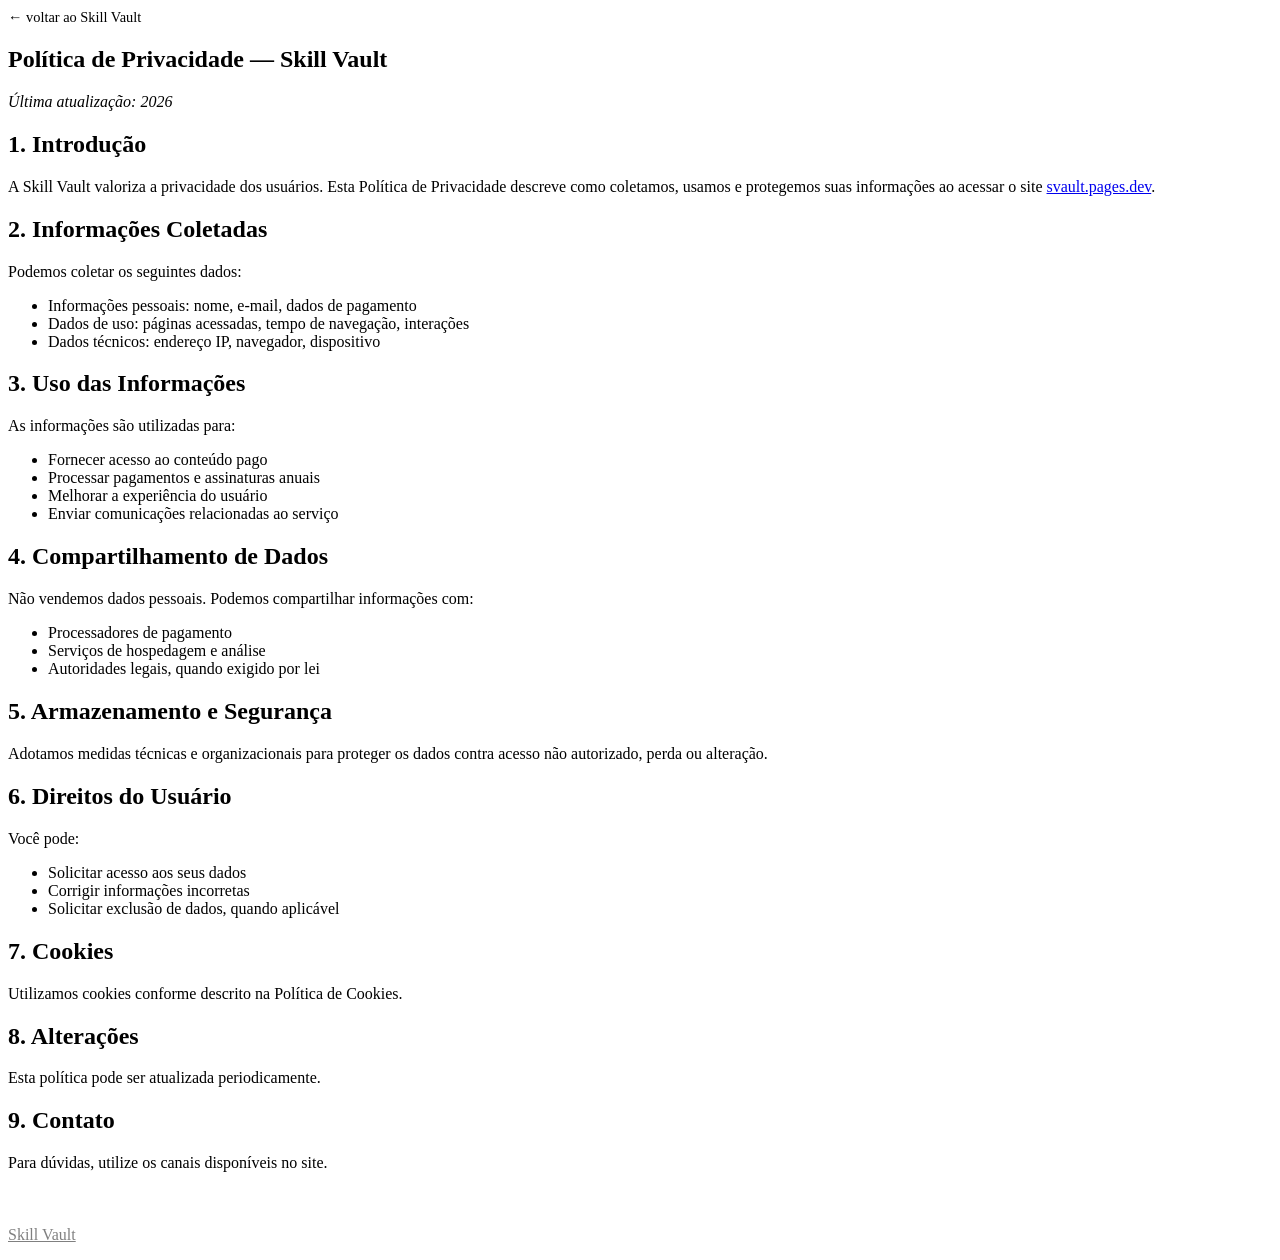
==== src/pages/privacidade-termos.html @ 4cda7ef9 "quad_v" ====
<!DOCTYPE html>
<html lang="pt-BR">

<head>
     <link rel="icon" href="lock.png" type="image/png">
     <meta charset="UTF-8">
     <title>Privacidade & Termos — Skill Vault</title>
     <meta name="viewport" content="width=device-width, initial-scale=1.0">
     <meta name="robots" content="noindex">

     <link rel="stylesheet" href="style.css">
</head>

<body>

     <div class="card">

          <a href="./index.html" style="color: var(--accent); text-decoration: none; font-size: 0.9rem;">&larr; voltar
               ao Skill Vault</a>

          <article class="md-body" style="margin-top: 20px;">

               <h1>Política de Privacidade — Skill Vault</h1>
               <p><em>Última atualização: 2026</em></p>

               <h2>1. Introdução</h2>
               <p>A Skill Vault valoriza a privacidade dos usuários. Esta Política de Privacidade descreve como
                    coletamos, usamos e protegemos suas informações ao acessar o site
                    <a href="https://svault.pages.dev" target="_blank" rel="noopener">svault.pages.dev</a>.
               </p>

               <h2>2. Informações Coletadas</h2>
               <p>Podemos coletar os seguintes dados:</p>
               <ul>
                    <li>Informações pessoais: nome, e-mail, dados de pagamento</li>
                    <li>Dados de uso: páginas acessadas, tempo de navegação, interações</li>
                    <li>Dados técnicos: endereço IP, navegador, dispositivo</li>
               </ul>

               <h2>3. Uso das Informações</h2>
               <p>As informações são utilizadas para:</p>
               <ul>
                    <li>Fornecer acesso ao conteúdo pago</li>
                    <li>Processar pagamentos e assinaturas anuais</li>
                    <li>Melhorar a experiência do usuário</li>
                    <li>Enviar comunicações relacionadas ao serviço</li>
               </ul>

               <h2>4. Compartilhamento de Dados</h2>
               <p>Não vendemos dados pessoais. Podemos compartilhar informações com:</p>
               <ul>
                    <li>Processadores de pagamento</li>
                    <li>Serviços de hospedagem e análise</li>
                    <li>Autoridades legais, quando exigido por lei</li>
               </ul>

               <h2>5. Armazenamento e Segurança</h2>
               <p>Adotamos medidas técnicas e organizacionais para proteger os dados contra acesso não autorizado,
                    perda ou alteração.</p>

               <h2>6. Direitos do Usuário</h2>
               <p>Você pode:</p>
               <ul>
                    <li>Solicitar acesso aos seus dados</li>
                    <li>Corrigir informações incorretas</li>
                    <li>Solicitar exclusão de dados, quando aplicável</li>
               </ul>

               <h2>7. Cookies</h2>
               <p>Utilizamos cookies conforme descrito na Política de Cookies.</p>

               <h2>8. Alterações</h2>
               <p>Esta política pode ser atualizada periodicamente.</p>

               <h2>9. Contato</h2>
               <p>Para dúvidas, utilize os canais disponíveis no site.</p>

          </article>

          <div class="footer">
               <p style="padding-top: 3%;">
                    <a style="color: gray;" href="./index.html">Skill Vault</a>
               </p>
          </div>

     </div>

</body>

</html>
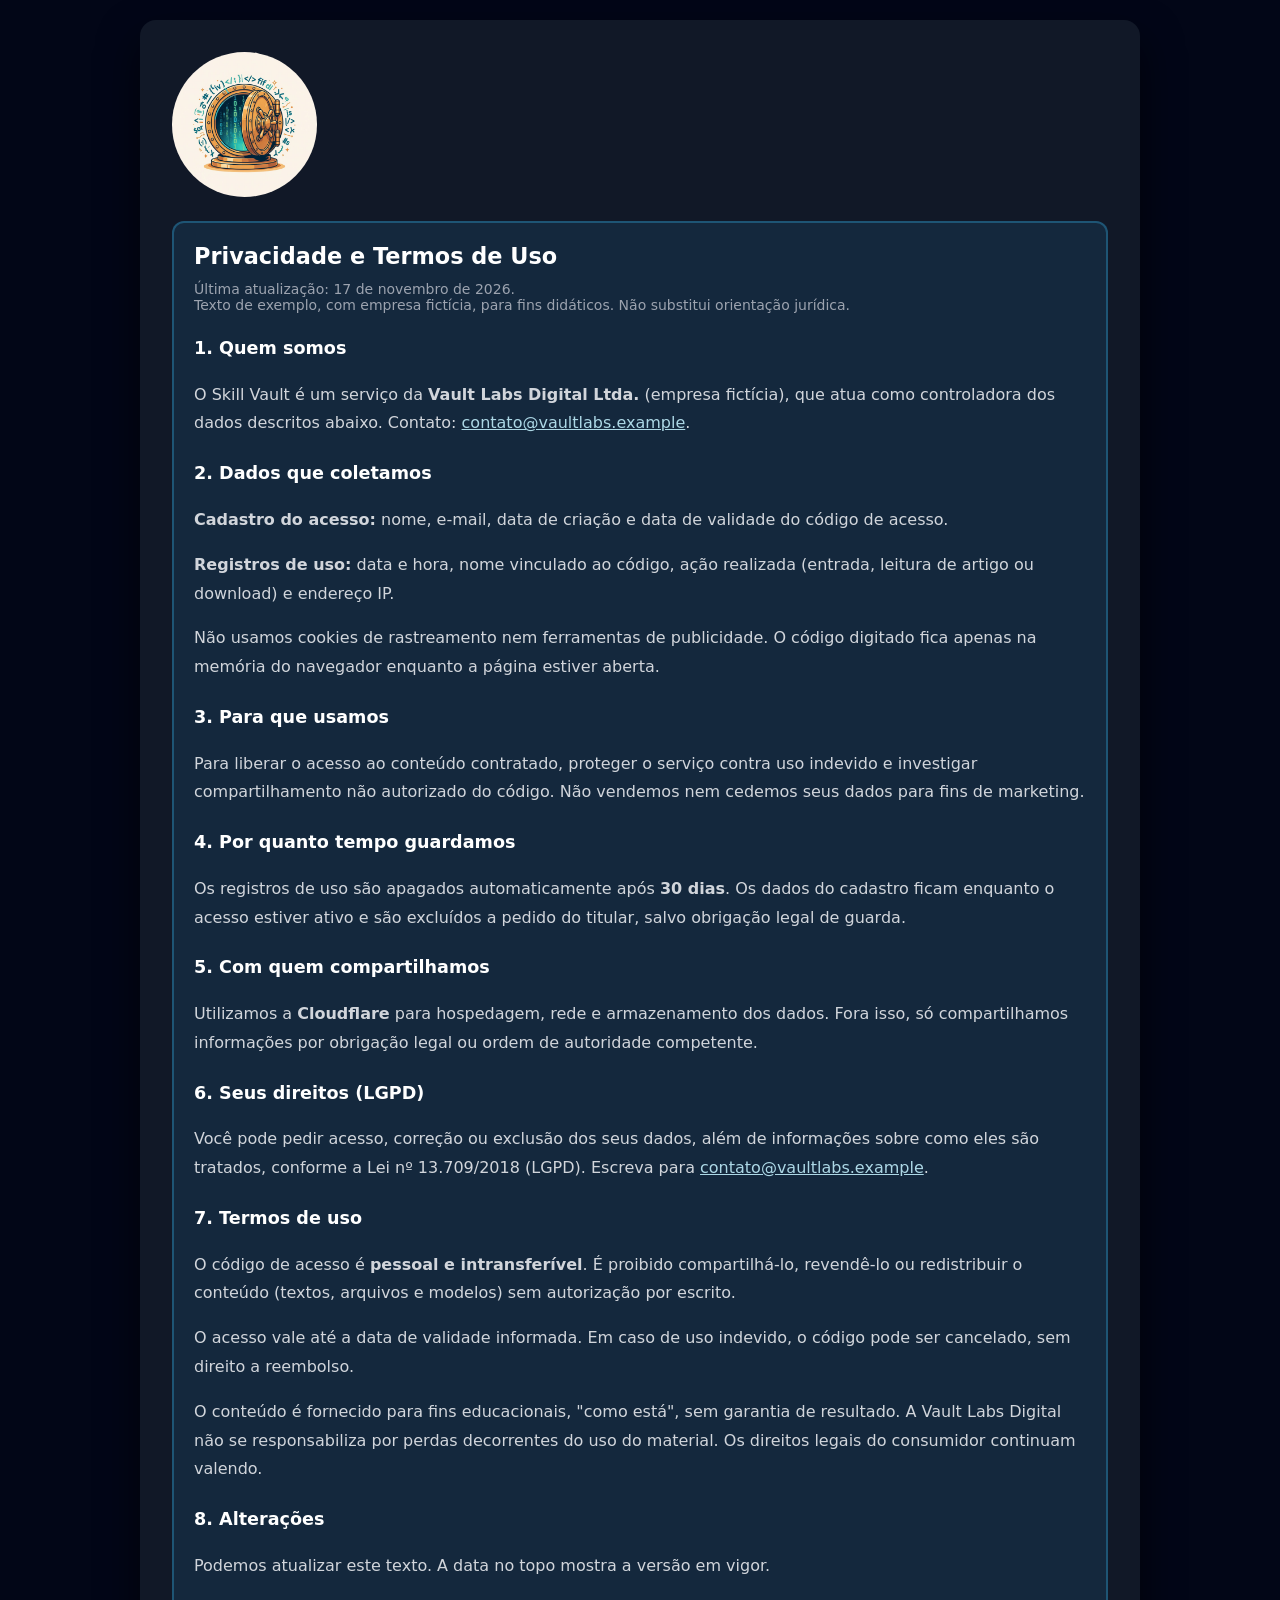
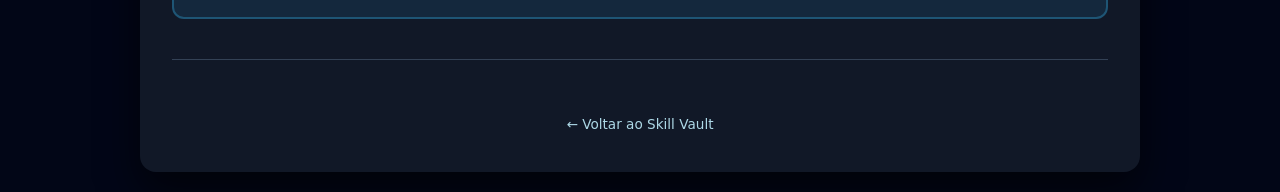
==== commit 5e9bad81: "quad_v" ====
--- a/src/pages/privacidade-termos.html
+++ b/src/pages/privacidade-termos.html
@@ -2,84 +2,126 @@
 <html lang="pt-BR">
 
 <head>
-     <link rel="icon" href="lock.png" type="image/png">
      <meta charset="UTF-8">
-     <title>Privacidade & Termos — Skill Vault</title>
      <meta name="viewport" content="width=device-width, initial-scale=1.0">
-     <meta name="robots" content="noindex">
+     <title>Privacidade e Termos — Skill Vault</title>
+     <meta name="description" content="Política de privacidade e termos de uso do Skill Vault.">
 
-     <link rel="stylesheet" href="style.css">
+     <link rel="icon" href="/src/assets/lock.png" type="image/png">
+     <link rel="stylesheet" href="/src/styles/style.css">
 </head>
 
 <body>
 
      <div class="card">
 
-          <a href="./index.html" style="color: var(--accent); text-decoration: none; font-size: 0.9rem;">&larr; voltar
-               ao Skill Vault</a>
+          <!-- Logo: leva de volta para a página inicial -->
+          <h1>
+               <a href="/">
+                    <img src="/src/assets/solid.jpg" alt="Skill Vault — voltar ao início"
+                         style="vertical-align: middle; border-radius: 50%; width: 145px; height: 145px;">
+               </a>
+          </h1>
 
-          <article class="md-body" style="margin-top: 20px;">
+          <div
+               style="margin: 24px 0; padding: 20px; background: rgba(56, 189, 248, 0.1); border-radius: 12px; border: 2px solid rgba(56, 189, 248, 0.3); text-align: left;">
 
-               <h1>Política de Privacidade — Skill Vault</h1>
-               <p><em>Última atualização: 2026</em></p>
+               <h2 style="margin: 0 0 12px 0; color: white; font-size: 1.4rem;">Privacidade e Termos de Uso</h2>
 
-               <h2>1. Introdução</h2>
-               <p>A Skill Vault valoriza a privacidade dos usuários. Esta Política de Privacidade descreve como
-                    coletamos, usamos e protegemos suas informações ao acessar o site
-                    <a href="https://svault.pages.dev" target="_blank" rel="noopener">svault.pages.dev</a>.
+               <p style="font-size: 14px; color: #9ca3af; margin: 0 0 16px 0;">
+                    Última atualização: 17 de novembro de 2026.<br>
+                    Texto de exemplo, com empresa fictícia, para fins didáticos. Não substitui orientação jurídica.
                </p>
 
-               <h2>2. Informações Coletadas</h2>
-               <p>Podemos coletar os seguintes dados:</p>
-               <ul>
-                    <li>Informações pessoais: nome, e-mail, dados de pagamento</li>
-                    <li>Dados de uso: páginas acessadas, tempo de navegação, interações</li>
-                    <li>Dados técnicos: endereço IP, navegador, dispositivo</li>
-               </ul>
+               <div style="font-size: 16px; line-height: 1.8; color: #d1d5db;">
 
-               <h2>3. Uso das Informações</h2>
-               <p>As informações são utilizadas para:</p>
-               <ul>
-                    <li>Fornecer acesso ao conteúdo pago</li>
-                    <li>Processar pagamentos e assinaturas anuais</li>
-                    <li>Melhorar a experiência do usuário</li>
-                    <li>Enviar comunicações relacionadas ao serviço</li>
-               </ul>
+                    <h3 style="color: white; margin: 20px 0 6px 0; font-size: 1.1rem;">1. Quem somos</h3>
+                    <p>
+                         O Skill Vault é um serviço da <strong>Vault Labs Digital Ltda.</strong> (empresa fictícia), que
+                         atua como
+                         controladora dos dados descritos abaixo. Contato:
+                         <a style="color: lightblue;"
+                              href="mailto:contato@vaultlabs.example">contato@vaultlabs.example</a>.
+                    </p>
 
-               <h2>4. Compartilhamento de Dados</h2>
-               <p>Não vendemos dados pessoais. Podemos compartilhar informações com:</p>
-               <ul>
-                    <li>Processadores de pagamento</li>
-                    <li>Serviços de hospedagem e análise</li>
-                    <li>Autoridades legais, quando exigido por lei</li>
-               </ul>
+                    <h3 style="color: white; margin: 20px 0 6px 0; font-size: 1.1rem;">2. Dados que coletamos</h3>
+                    <p>
+                         <strong>Cadastro do acesso:</strong> nome, e-mail, data de criação e data de validade do código
+                         de acesso.
+                    </p>
+                    <p>
+                         <strong>Registros de uso:</strong> data e hora, nome vinculado ao código, ação realizada
+                         (entrada, leitura de
+                         artigo ou download) e endereço IP.
+                    </p>
+                    <p>
+                         Não usamos cookies de rastreamento nem ferramentas de publicidade. O código digitado fica
+                         apenas na memória
+                         do navegador enquanto a página estiver aberta.
+                    </p>
 
-               <h2>5. Armazenamento e Segurança</h2>
-               <p>Adotamos medidas técnicas e organizacionais para proteger os dados contra acesso não autorizado,
-                    perda ou alteração.</p>
+                    <h3 style="color: white; margin: 20px 0 6px 0; font-size: 1.1rem;">3. Para que usamos</h3>
+                    <p>
+                         Para liberar o acesso ao conteúdo contratado, proteger o serviço contra uso indevido e
+                         investigar
+                         compartilhamento não autorizado do código. Não vendemos nem cedemos seus dados para fins de
+                         marketing.
+                    </p>
 
-               <h2>6. Direitos do Usuário</h2>
-               <p>Você pode:</p>
-               <ul>
-                    <li>Solicitar acesso aos seus dados</li>
-                    <li>Corrigir informações incorretas</li>
-                    <li>Solicitar exclusão de dados, quando aplicável</li>
-               </ul>
+                    <h3 style="color: white; margin: 20px 0 6px 0; font-size: 1.1rem;">4. Por quanto tempo guardamos
+                    </h3>
+                    <p>
+                         Os registros de uso são apagados automaticamente após <strong>30 dias</strong>. Os dados do
+                         cadastro ficam
+                         enquanto o acesso estiver ativo e são excluídos a pedido do titular, salvo obrigação legal de
+                         guarda.
+                    </p>
 
-               <h2>7. Cookies</h2>
-               <p>Utilizamos cookies conforme descrito na Política de Cookies.</p>
+                    <h3 style="color: white; margin: 20px 0 6px 0; font-size: 1.1rem;">5. Com quem compartilhamos</h3>
+                    <p>
+                         Utilizamos a <strong>Cloudflare</strong> para hospedagem, rede e armazenamento dos dados. Fora
+                         isso, só
+                         compartilhamos informações por obrigação legal ou ordem de autoridade competente.
+                    </p>
 
-               <h2>8. Alterações</h2>
-               <p>Esta política pode ser atualizada periodicamente.</p>
+                    <h3 style="color: white; margin: 20px 0 6px 0; font-size: 1.1rem;">6. Seus direitos (LGPD)</h3>
+                    <p>
+                         Você pode pedir acesso, correção ou exclusão dos seus dados, além de informações sobre como
+                         eles são tratados,
+                         conforme a Lei nº 13.709/2018 (LGPD). Escreva para
+                         <a style="color: lightblue;"
+                              href="mailto:contato@vaultlabs.example">contato@vaultlabs.example</a>.
+                    </p>
 
-               <h2>9. Contato</h2>
-               <p>Para dúvidas, utilize os canais disponíveis no site.</p>
+                    <h3 style="color: white; margin: 20px 0 6px 0; font-size: 1.1rem;">7. Termos de uso</h3>
+                    <p>
+                         O código de acesso é <strong>pessoal e intransferível</strong>. É proibido compartilhá-lo,
+                         revendê-lo ou
+                         redistribuir o conteúdo (textos, arquivos e modelos) sem autorização por escrito.
+                    </p>
+                    <p>
+                         O acesso vale até a data de validade informada. Em caso de uso indevido, o código pode ser
+                         cancelado, sem
+                         direito a reembolso.
+                    </p>
+                    <p>
+                         O conteúdo é fornecido para fins educacionais, "como está", sem garantia de resultado. A Vault
+                         Labs Digital
+                         não se responsabiliza por perdas decorrentes do uso do material. Os direitos legais do
+                         consumidor continuam
+                         valendo.
+                    </p>
 
-          </article>
+                    <h3 style="color: white; margin: 20px 0 6px 0; font-size: 1.1rem;">8. Alterações</h3>
+                    <p>
+                         Podemos atualizar este texto. A data no topo mostra a versão em vigor.
+                    </p>
+               </div>
+          </div>
 
           <div class="footer">
                <p style="padding-top: 3%;">
-                    <a style="color: gray;" href="./index.html">Skill Vault</a>
+                    <a style="color: lightblue;" href="/">← Voltar ao Skill Vault</a>
                </p>
           </div>
 
--- a/src/styles/style.css
+++ b/src/styles/style.css
@@ -0,0 +1,624 @@
+/* ============================================
+   SKILL VAULT - MAIN CSS
+   Layout + Componentes + Markdown (unificado)
+   ============================================ */
+
+/* ============================================
+   1. RESET GLOBAL
+   ============================================ */
+
+* {
+     box-sizing: border-box;
+}
+
+/* ============================================
+   2. VARIÁVEIS CSS
+   ============================================ */
+
+:root {
+     --bg: #0f172a;
+     --card: #111827;
+     --text: #e5e7eb;
+     --muted: #9ca3af;
+     --accent: #38bdf8;
+     --success: #22c55e;
+     --danger: #ef4444;
+     --gradient-start: #1e293b;
+     --gradient-end: #334155;
+     --font-sans: system-ui, -apple-system, BlinkMacSystemFont, "Segoe UI", Roboto, "Helvetica Neue", Arial, sans-serif;
+     --font-mono: ui-monospace, "SF Mono", "Cascadia Mono", "Segoe UI Mono", "Roboto Mono", Menlo, Consolas, monospace;
+}
+
+/* ============================================
+   3. BASE - BODY
+   ============================================ */
+
+body {
+     margin: 0;
+     font-family: var(--font-sans);
+     background: linear-gradient(135deg, #020617, #020617);
+     color: var(--text);
+     min-height: 100vh;
+     display: flex;
+     align-items: center;
+     justify-content: center;
+     padding: 20px;
+}
+
+/* ============================================
+   4. ESTRUTURA - LAYOUT CONTAINERS
+   ============================================ */
+
+.card {
+     width: 100%;
+     max-width: 1000px;
+     background: var(--card);
+     border-radius: 16px;
+     padding: 32px;
+     box-shadow: 0 20px 40px rgba(0, 0, 0, .6);
+     transition: max-width 0.2s ease;
+}
+
+/* Quando a wiki está visível, o cartão pode se expandir para caber a sidebar */
+.card:has(#curso[style*="display: block"]) {
+     max-width: 1200px;
+}
+
+.content {
+     display: none;
+}
+
+/* ============================================
+   5. ANIMAÇÕES
+   ============================================ */
+
+@keyframes fadeIn {
+     from {
+          opacity: 0;
+          transform: translateY(10px);
+     }
+
+     to {
+          opacity: 1;
+          transform: translateY(0);
+     }
+}
+
+@keyframes pulse {
+
+     0%,
+     100% {
+          opacity: 0.6;
+     }
+
+     50% {
+          opacity: 1;
+     }
+}
+
+/* ============================================
+   6. TIPOGRAFIA - TÍTULOS
+   ============================================ */
+
+.card>h1,
+#login>h1,
+#curso>h1 {
+     margin-top: 0;
+     font-size: 2rem;
+     margin-bottom: 8px;
+     background: linear-gradient(135deg, var(--accent), #06b6d4);
+     -webkit-background-clip: text;
+     -webkit-text-fill-color: transparent;
+     background-clip: text;
+}
+
+.subtitle {
+     color: var(--muted);
+     margin-bottom: 24px;
+     line-height: 1.6;
+}
+
+/* ============================================
+   7. FORMULÁRIOS - INPUTS
+   ============================================ */
+
+input {
+     width: 100%;
+     padding: 14px;
+     border-radius: 10px;
+     border: 2px solid #334155;
+     outline: none;
+     font-size: 1rem;
+     font-family: var(--font-sans);
+     margin-bottom: 12px;
+     background: #1e293b;
+     color: var(--text);
+     transition: border-color 0.3s ease;
+}
+
+input:focus {
+     border-color: var(--accent);
+}
+
+/* ============================================
+   8. BOTÕES
+   ============================================ */
+
+button {
+     width: 100%;
+     padding: 14px;
+     border-radius: 10px;
+     border: none;
+     background: linear-gradient(135deg, var(--accent), #06b6d4);
+     color: #020617;
+     font-size: 1rem;
+     font-family: var(--font-sans);
+     font-weight: bold;
+     cursor: pointer;
+     transition: all 0.3s ease;
+}
+
+button:hover {
+     transform: translateY(-2px);
+     box-shadow: 0 10px 25px rgba(56, 189, 248, 0.3);
+}
+
+button:active {
+     transform: translateY(0);
+}
+
+button:disabled {
+     opacity: 0.6;
+     cursor: not-allowed;
+     transform: none;
+}
+
+/* ============================================
+   9. MENSAGENS E ESTADOS
+   ============================================ */
+
+.error {
+     color: var(--danger);
+     margin-top: 12px;
+     display: none;
+     padding: 12px;
+     background: rgba(239, 68, 68, 0.1);
+     border-radius: 8px;
+     border-left: 4px solid var(--danger);
+}
+
+.success {
+     color: var(--success);
+}
+
+.loading {
+     text-align: center;
+     padding: 60px 20px;
+     color: var(--muted);
+     font-size: 1.1rem;
+     animation: pulse 1.5s ease-in-out infinite;
+}
+
+.empty-state {
+     color: var(--muted);
+     font-size: 0.95rem;
+     text-align: center;
+     padding: 24px 0;
+     margin: 0;
+}
+
+/* ============================================
+   10. FOOTER
+   ============================================ */
+
+.footer {
+     margin-top: 40px;
+     font-size: .85rem;
+     color: var(--muted);
+     text-align: center;
+     padding-top: 20px;
+     border-top: 1px solid #334155;
+}
+
+.footer p {
+     margin: 8px 0;
+}
+
+.footer a {
+     color: var(--accent);
+     text-decoration: none;
+     transition: color 0.2s;
+}
+
+.footer a:hover {
+     color: #06b6d4;
+}
+
+/* ============================================
+   11. MARKDOWN ARTICLE (conteúdo renderizado)
+   ============================================ */
+
+.md-body {
+     color: var(--text);
+     font-size: 1.05rem;
+     line-height: 1.8;
+     max-width: 700px;
+     animation: fadeIn 0.3s ease-in-out;
+}
+
+.md-body p {
+     margin: 0 0 1.2em;
+}
+
+.md-body ul,
+.md-body ol {
+     margin: 0 0 1.2em;
+     padding-left: 1.4em;
+}
+
+.md-body li {
+     margin-bottom: 0.4em;
+}
+
+.md-body h1,
+.md-body h2,
+.md-body h3 {
+     line-height: 1.3;
+     margin-top: 1.7em;
+     margin-bottom: 0.6em;
+     background: linear-gradient(135deg, var(--accent), #06b6d4);
+     -webkit-background-clip: text;
+     -webkit-text-fill-color: transparent;
+     background-clip: text;
+}
+
+.md-body h1:first-child,
+.md-body h2:first-child,
+.md-body h3:first-child {
+     margin-top: 0;
+}
+
+.md-body a {
+     color: var(--accent);
+     text-decoration: underline;
+}
+
+.md-body a:hover {
+     color: #06b6d4;
+}
+
+.md-body code {
+     background: #1e293b;
+     border: 1px solid #334155;
+     border-radius: 4px;
+     padding: 2px 6px;
+     font-size: 0.9em;
+     font-family: var(--font-mono);
+     color: #7dd3fc;
+}
+
+.md-body pre {
+     background: #1e293b;
+     border: 1px solid #334155;
+     border-radius: 10px;
+     padding: 20px;
+     overflow-x: auto;
+}
+
+.md-body pre code {
+     background: none;
+     border: none;
+     padding: 0;
+     font-size: 0.88em;
+     font-family: var(--font-mono);
+     color: #e2e8f0;
+}
+
+.md-body blockquote {
+     border-left: 4px solid var(--accent);
+     margin-left: 0;
+     padding-left: 16px;
+     color: var(--muted);
+}
+
+.md-body hr {
+     border: none;
+     border-top: 1px solid #334155;
+     margin: 32px 0;
+}
+
+.md-body table {
+     width: 100%;
+     border-collapse: collapse;
+}
+
+.md-body th,
+.md-body td {
+     border: 1px solid #334155;
+     padding: 10px 14px;
+     text-align: left;
+}
+
+.md-body th {
+     background: #1e293b;
+     color: var(--accent);
+}
+
+/* ============================================
+   12. WIKI — TOPBAR
+   ============================================ */
+
+.wiki-topbar {
+     display: flex;
+     align-items: center;
+     gap: 16px;
+     margin-bottom: 24px;
+}
+
+.wiki-logo {
+     width: 56px;
+     height: 56px;
+     border-radius: 50%;
+     flex-shrink: 0;
+}
+
+.wiki-topbar .subtitle {
+     margin-bottom: 0;
+}
+
+/* ============================================
+   13. WIKI — LAYOUT (sidebar + artigo)
+   ============================================ */
+
+.wiki-layout {
+     display: grid;
+     grid-template-columns: 260px 1fr;
+     gap: 28px;
+     align-items: start;
+}
+
+.wiki-sidebar {
+     background: linear-gradient(135deg, var(--gradient-start), var(--gradient-end));
+     border: 2px solid #334155;
+     border-radius: 12px;
+     padding: 16px 12px;
+     max-height: 70vh;
+     overflow-y: auto;
+     position: sticky;
+     top: 20px;
+}
+
+.wiki-categoria {
+     margin-bottom: 18px;
+}
+
+.wiki-categoria:last-child {
+     margin-bottom: 0;
+}
+
+.wiki-categoria-titulo {
+     display: flex;
+     align-items: center;
+     gap: 8px;
+     font-size: 0.78rem;
+     font-weight: 700;
+     letter-spacing: 0.06em;
+     text-transform: uppercase;
+     color: var(--muted);
+     padding: 6px 10px;
+}
+
+.wiki-folder-icon {
+     font-size: 0.9rem;
+}
+
+.wiki-lista {
+     list-style: none;
+     margin: 0;
+     padding: 0;
+     display: flex;
+     flex-direction: column;
+     gap: 2px;
+}
+
+.wiki-item {
+     width: 100%;
+     display: flex;
+     align-items: center;
+     gap: 10px;
+     text-align: left;
+     background: transparent;
+     border: none;
+     border-radius: 8px;
+     padding: 10px 12px;
+     color: var(--text);
+     font-size: 0.92rem;
+     font-family: var(--font-sans);
+     font-weight: 500;
+     cursor: pointer;
+     transition: background 0.2s ease, color 0.2s ease;
+}
+
+.wiki-item:hover {
+     background: rgba(56, 189, 248, 0.12);
+     transform: none;
+     box-shadow: none;
+}
+
+.wiki-item.active {
+     background: var(--accent);
+     color: #020617;
+     font-weight: 700;
+}
+
+.wiki-item-icon {
+     font-size: 0.9rem;
+     flex-shrink: 0;
+}
+
+.wiki-item-label {
+     overflow: hidden;
+     text-overflow: ellipsis;
+     white-space: nowrap;
+}
+
+.wiki-article {
+     min-height: 300px;
+}
+
+.wiki-placeholder {
+     color: var(--muted);
+     text-align: center;
+     padding: 80px 20px;
+     border: 2px dashed #334155;
+     border-radius: 12px;
+     font-size: 0.95rem;
+}
+
+/* ============================================
+   13.1 WIKI — SEÇÃO DE DOWNLOADS (zip/pdf/epub)
+   ============================================ */
+
+.downloads-section {
+     margin-top: 32px;
+     padding-top: 24px;
+     border-top: 1px solid #334155;
+}
+
+.downloads-lista {
+     display: grid;
+     grid-template-columns: repeat(auto-fill, minmax(220px, 1fr));
+     gap: 8px;
+}
+
+.download-item {
+     text-decoration: none;
+     border: 1px solid #334155;
+}
+
+.download-item:hover {
+     border-color: var(--accent);
+}
+
+/* ============================================
+   SKILL VAULT - MEDIA QUERIES
+   ============================================ */
+
+/* ============================================
+   13.1 RESPONSIVIDADE - DESKTOP GRANDE (1200px+)
+   Aumenta um pouco a coluna de leitura sem esticar
+   demais a linha de texto.
+   ============================================ */
+
+@media (min-width: 1200px) {
+
+     .wiki-layout {
+          grid-template-columns: 280px 1fr;
+          gap: 40px;
+     }
+
+     .md-body {
+          max-width: 740px;
+          font-size: 1.08rem;
+     }
+}
+
+/* ============================================
+   13.2 RESPONSIVIDADE - TABLET GRANDE / DESKTOP PEQUENO (900px–1199px)
+   Faixa intermediária: a sidebar de 260px fica um pouco
+   apertada perto do texto nessa largura, então reduz e
+   ganha um pouco mais de gap.
+   ============================================ */
+
+@media (min-width: 900px) and (max-width: 1199px) {
+
+     .wiki-layout {
+          grid-template-columns: 230px 1fr;
+          gap: 24px;
+     }
+
+     .md-body {
+          max-width: 660px;
+     }
+}
+
+/* ============================================
+   14. RESPONSIVIDADE - TABLET (768px)
+   ============================================ */
+
+@media (max-width: 768px) {
+
+     body {
+          padding: 16px;
+          align-items: flex-start;
+          padding-top: 32px;
+     }
+
+     .card {
+          padding: 24px;
+     }
+
+     .card>h1,
+     #login>h1,
+     #curso>h1 {
+          font-size: 1.6rem;
+     }
+
+     .subtitle {
+          font-size: 0.95rem;
+     }
+
+     .wiki-layout {
+          grid-template-columns: 1fr;
+     }
+
+     .wiki-sidebar {
+          position: static;
+          max-height: none;
+     }
+}
+
+/* ============================================
+   15. RESPONSIVIDADE - MOBILE (480px)
+   ============================================ */
+
+@media (max-width: 480px) {
+
+     body {
+          padding: 12px;
+          padding-top: 24px;
+     }
+
+     .card {
+          padding: 20px;
+     }
+
+     .card>h1,
+     #login>h1,
+     #curso>h1 {
+          font-size: 1.4rem;
+     }
+
+     .subtitle {
+          font-size: 0.9rem;
+     }
+
+     input,
+     button {
+          padding: 12px;
+          font-size: 0.95rem;
+     }
+
+     .footer {
+          font-size: 0.8rem;
+     }
+
+     .md-body pre {
+          padding: 14px;
+     }
+
+     .wiki-logo {
+          width: 44px;
+          height: 44px;
+     }
+}
